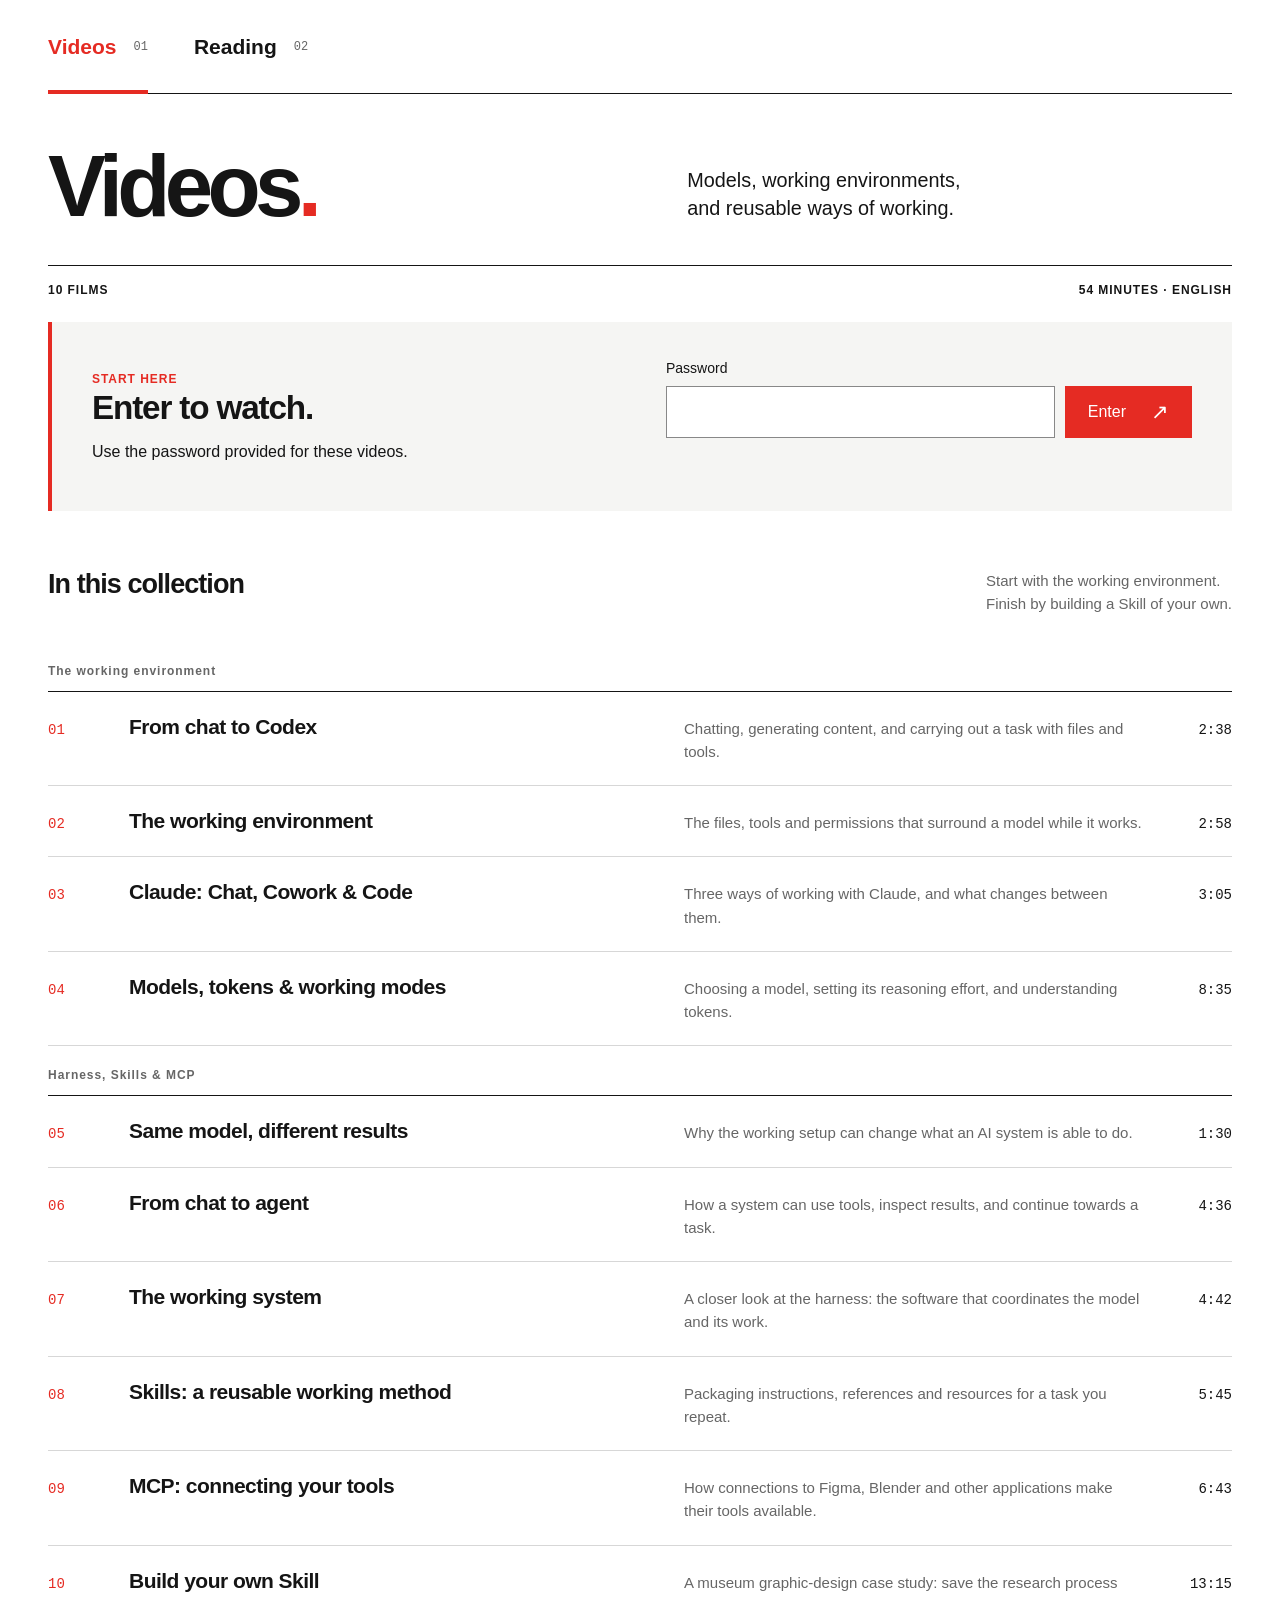
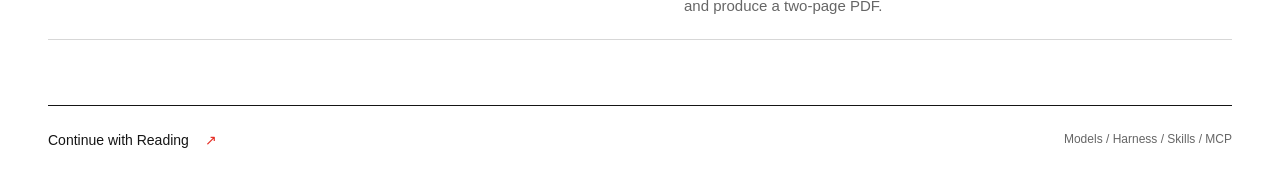
==== index.html @ 8df92af4 "Publish Videos and Reading in a white, black and red layout" ====
<!doctype html>
<html lang="en">
<head>
  <meta charset="utf-8"><meta name="viewport" content="width=device-width, initial-scale=1">
  <title>Videos</title><meta name="description" content="Ten short films about AI models, working environments, agents, Skills and MCP.">
  <meta name="referrer" content="no-referrer">
  <link rel="icon" href="data:image/svg+xml,%3Csvg xmlns='http://www.w3.org/2000/svg' viewBox='0 0 32 32'%3E%3Crect width='32' height='32' fill='white'/%3E%3Cpath d='M9 6 27 16 9 26Z' fill='%23e52b23'/%3E%3C/svg%3E">
  <link rel="stylesheet" href="style.css"><script type="module" src="app.js"></script>
</head>
<body data-page="videos">
  <a class="skip-link" href="#main">Skip to videos</a>
  <div class="shell">
    <header class="topbar"><nav aria-label="Pages"><a href="./" aria-current="page">Videos<span>01</span></a><a href="reading.html">Reading<span>02</span></a></nav></header>
    <main id="main">
      <div class="page-heading"><h1>Videos<span class="red">.</span></h1><p>Models, working environments,<br>and reusable ways of working.</p></div>
      <div class="section-rule"><span>10 FILMS</span><span>54 MINUTES · ENGLISH</span></div>
      <section class="access-panel" id="access-panel" aria-labelledby="access-title">
        <div><span class="eyebrow">START HERE</span><h2 id="access-title">Enter to watch.</h2><p>Use the password provided for these videos.</p></div>
        <form id="access-form"><label for="password">Password</label><div class="input-row"><input id="password" name="password" type="password" autocomplete="current-password" required><button class="primary" type="submit">Enter <span aria-hidden="true">↗</span></button></div><p id="access-status" role="status" aria-live="polite"></p></form>
      </section>
      <section id="player-section" class="watch-layout" hidden aria-label="Video player and chapters">
        <div class="watch-main">
          <div class="player-wrap"><video id="player" controls playsinline preload="none" aria-label="Selected teaching video"></video></div>
          <p id="player-error" class="error" role="alert" hidden>The video could not load. Try reopening this lesson.</p>
          <div class="playing-title"><div><p id="playing-number" class="eyebrow"></p><h2 id="playing-title"></h2></div><button id="lock-button" class="text-button">Lock videos</button></div>
          <p id="playing-description" class="lesson-description"></p>
          <div class="player-actions"><a id="reading-link" href="reading.html">Related reading <span aria-hidden="true">↗</span></a><a id="download-link" href="#" download>Download video <span aria-hidden="true">↓</span></a><button id="next-button" class="text-button">Next film <span aria-hidden="true">→</span></button></div>
        </div>
        <aside class="playlist" aria-label="Choose a film"><div class="playlist-heading">CHAPTERS <span>01—10</span></div><div id="playlist"></div></aside>
      </section>
      <section class="film-index" id="film-index" aria-labelledby="index-title"><div class="index-heading"><h2 id="index-title">In this collection</h2><p>Start with the working environment.<br>Finish by building a Skill of your own.</p></div><div id="index-list"></div></section>
      <noscript><p>Please enable JavaScript to unlock and play the videos. The Reading page works without it.</p></noscript>
    </main>
    <footer><a href="reading.html">Continue with Reading <span aria-hidden="true">↗</span></a><span>Models / Harness / Skills / MCP</span></footer>
  </div>
</body>
</html>
---- style.css ----
:root{--paper:#fff;--ink:#151515;--red:#e52b23;--muted:#666;--line:#d7d7d7;--wash:#f5f5f3;--tint:#fff3f1;font-family:Helvetica Neue,Helvetica,Arial,sans-serif;color:var(--ink);background:var(--paper);font-synthesis:none}
*{box-sizing:border-box}body{margin:0}button,input{font:inherit}button,a{-webkit-tap-highlight-color:transparent}button{cursor:pointer}a{color:inherit;text-decoration:none}a:hover{color:var(--red)}button:disabled{cursor:wait;opacity:.55}button,input,video{border-radius:0}::selection{background:var(--red);color:#fff}:focus-visible{outline:2px solid var(--red);outline-offset:5px}[hidden]{display:none!important}.shell{width:min(1552px,calc(100% - 96px));margin:0 auto}.skip-link{position:fixed;left:24px;top:-70px;background:var(--ink);color:white;padding:15px;z-index:50}.skip-link:focus{top:12px}.topbar{display:flex;align-items:center;justify-content:space-between;border-bottom:1px solid var(--ink);min-height:94px;gap:24px}.topbar nav{display:flex;align-self:stretch;gap:46px}.topbar nav a{display:flex;align-items:center;position:relative;font-size:21px;font-weight:600;gap:17px}.topbar nav a span{font-family:monospace;font-size:12px;color:var(--muted);font-weight:400;align-self:center}.topbar nav a[aria-current=page]{color:var(--red)}.topbar nav a[aria-current=page]:after{content:"";height:4px;background:var(--red);position:absolute;bottom:-1px;left:0;right:0}.top-meta,.eyebrow,.section-rule,.reading-meta{font-size:12px;font-weight:600;letter-spacing:.08em;line-height:1.6}.top-meta{color:var(--muted)}.page-heading{display:grid;grid-template-columns:1.1fr 1fr;align-items:end;gap:40px;padding:48px 0 36px}h1{font-size:clamp(60px,6.8vw,110px);letter-spacing:-.065em;line-height:1;margin:0;font-weight:650}.red{color:var(--red)}.page-heading>p{margin:0 0 6px;font-size:clamp(18px,1.55vw,24px);line-height:1.4;max-width:40ch}.section-rule{border-top:1px solid var(--ink);display:flex;justify-content:space-between;gap:20px;padding:15px 0 22px}.access-panel{display:grid;grid-template-columns:1fr 1fr;gap:48px;align-items:center;padding:38px 40px;background:var(--wash);border-left:4px solid var(--red);margin:0 0 58px}.eyebrow{color:var(--red);margin:0 0 11px}h2{font-size:clamp(26px,2.6vw,40px);font-weight:550;letter-spacing:-.035em;line-height:1.12;margin:0}p{line-height:1.55}.access-panel p{font-size:16px;margin:13px 0 0}.access-panel label{font-size:14px;display:block;margin-bottom:10px}.input-row{display:flex;gap:10px;min-width:0}.input-row input{height:52px;width:100%;min-width:0;background:#fff;border:1px solid #888;padding:10px 13px;color:var(--ink)}.primary{display:flex;align-items:center;gap:25px;justify-content:space-between;border:1px solid var(--red);background:var(--red);color:white;padding:13px 22px;min-height:52px;font-size:16px}.primary:hover{background:#c8211b}.primary span{font-size:21px}.access-panel #access-status{font-size:14px;min-height:22px;color:var(--muted)}.access-panel #access-status.error,.error{color:#ba201b}.film-index{margin-top:16px}.index-heading{display:flex;align-items:start;justify-content:space-between;gap:30px;margin:0 0 26px}.index-heading h2{font-size:27px}.index-heading p{margin:0;font-size:15px;color:var(--muted)}.unit-label{font-size:12px;letter-spacing:.08em;font-weight:600;color:var(--muted);padding:22px 0 13px;margin:0;border-bottom:1px solid var(--ink)}.index-row{display:grid;grid-template-columns:55px 1.15fr 1fr 62px;gap:26px;padding:22px 0;border-bottom:1px solid var(--line);align-items:baseline}.index-row .number{font-family:monospace;color:var(--red);font-size:14px}.index-row h3{font-size:21px;letter-spacing:-.025em;font-weight:550;margin:0;line-height:1.25}.index-row p{font-size:15px;margin:0;color:var(--muted)}.index-row time{font-family:monospace;font-size:14px;text-align:right;white-space:nowrap}.watch-layout{display:grid;grid-template-columns:minmax(0,1fr) 350px;gap:34px;margin-bottom:40px}.watch-main{min-width:0}.player-wrap{background:#fff;border:1px solid var(--line);aspect-ratio:16/9;overflow:hidden}.player-wrap video{display:block;width:100%;height:100%;object-fit:contain}.playing-title{display:flex;justify-content:space-between;gap:24px;align-items:start;margin-top:25px}.playing-title h2{font-size:32px;max-width:24ch}.playing-title .eyebrow{margin-bottom:7px}.text-button{border:0;background:none;color:var(--ink);padding:5px 0;font-size:14px;white-space:nowrap;min-height:34px}.text-button:hover{color:var(--red)}.lesson-description{color:var(--muted);font-size:16px;max-width:64ch;margin:16px 0 24px}.player-actions{display:flex;flex-wrap:wrap;gap:18px 30px;align-items:center;border-top:1px solid var(--line);padding-top:14px;font-size:14px}.player-actions span{margin-left:8px;color:var(--red)}.playlist{border-top:3px solid var(--ink)}.playlist-heading{padding:16px 0;border-bottom:1px solid var(--line);font-size:12px;letter-spacing:.08em;display:flex;justify-content:space-between}.playlist-heading span{color:var(--muted)}.playlist-group{font-size:12px;letter-spacing:.04em;color:var(--muted);margin:20px 12px 9px}.lesson-button{display:grid;grid-template-columns:26px 1fr 42px;gap:12px;align-items:baseline;width:100%;border:0;border-bottom:1px solid var(--line);background:#fff;text-align:left;padding:14px 10px;font-size:15px;line-height:1.3;color:var(--ink)}.lesson-button>.number,.lesson-button time{font-family:monospace;font-size:12px;color:var(--muted)}.lesson-button time{text-align:right}.lesson-button:hover{background:var(--wash)}.lesson-button[aria-current=true]{background:var(--tint);box-shadow:inset 3px 0 var(--red);color:var(--red)}.lesson-button[aria-current=true]>.number{color:var(--red)}.lesson-button:disabled{cursor:default;opacity:.45}.reading-layout{display:grid;grid-template-columns:245px minmax(0,1fr);gap:65px}.reading-index{position:sticky;top:25px;align-self:start;border-top:3px solid var(--ink);padding-top:8px}.reading-index a{display:flex;gap:15px;padding:15px 0;border-bottom:1px solid var(--line);font-size:15px;line-height:1.4}.reading-index a span{font-family:monospace;font-size:12px;color:var(--red);padding-top:2px}.reading-group{scroll-margin-top:26px;margin:0 0 50px}.reading-group-head{display:flex;gap:24px;align-items:baseline;border-top:1px solid var(--ink);padding-top:22px;margin-bottom:20px}.reading-group-head>span{color:var(--red);font-family:monospace;font-size:14px}.reading-group h2{font-size:32px}.reading-intro{font-size:17px;max-width:66ch;color:var(--muted);margin:0 0 27px}.reading-card{display:grid;grid-template-columns:1fr 30px;gap:20px;border-bottom:1px solid var(--line);padding:23px 0}.reading-card:first-of-type{border-top:1px solid var(--line)}.reading-meta{color:var(--muted);font-weight:400;margin-bottom:9px}.reading-card h3{font-size:23px;line-height:1.25;letter-spacing:-.025em;font-weight:550;margin:0 0 10px}.reading-card p{font-size:16px;margin:0;color:var(--muted);max-width:72ch}.reading-card .read-focus{margin-top:12px;color:var(--ink);font-size:14px}.reading-card .read-focus strong{font-weight:550;color:var(--red)}.external-arrow{color:var(--red);font-size:25px;padding-top:24px}.reading-note{font-size:14px;color:var(--muted);padding:20px 0;border-top:1px solid var(--line)}footer{border-top:1px solid var(--ink);margin-top:65px;padding:26px 0 32px;display:flex;justify-content:space-between;gap:25px;font-size:14px}footer>span{color:var(--muted);font-size:12px}footer a span{color:var(--red);margin-left:12px}@media(min-width:1600px){.watch-layout{grid-template-columns:minmax(0,1fr) 390px}}@media(max-width:1050px){.shell{width:calc(100% - 56px)}.watch-layout{grid-template-columns:minmax(0,1fr) 290px;gap:24px}.lesson-button{gap:8px;font-size:14px}.reading-layout{grid-template-columns:190px 1fr;gap:35px}.access-panel{padding:30px;gap:30px}.index-row{grid-template-columns:35px 1.2fr 1fr 48px;gap:18px}}@media(max-width:780px){.shell{width:calc(100% - 36px)}.topbar{min-height:74px}.topbar nav{gap:32px}.topbar nav a{font-size:19px}.top-meta{display:none}.page-heading{grid-template-columns:1fr;gap:20px;padding:32px 0}.page-heading>p{font-size:18px}.page-heading br{display:none}.page-heading h1{font-size:68px}.section-rule{font-size:11px}.access-panel{grid-template-columns:1fr;padding:26px 22px;gap:25px;margin-bottom:40px}.access-panel h2{font-size:31px}.access-panel p{font-size:16px}.index-heading{display:block}.index-heading p{margin-top:12px}.index-row{grid-template-columns:30px 1fr 45px;gap:14px;padding:20px 0}.index-row h3{font-size:20px}.index-row p{grid-column:2/4;grid-row:2}.index-row time{grid-column:3;grid-row:1;font-size:12px}.watch-layout{grid-template-columns:1fr;gap:32px}.playing-title h2{font-size:28px}.playing-title{gap:16px}.lesson-button{font-size:16px;padding:17px 12px;grid-template-columns:28px 1fr 46px}.lesson-button>.number,.lesson-button time{font-size:13px}.reading-layout{grid-template-columns:1fr;gap:32px}.reading-index{position:static;display:grid;grid-template-columns:1fr 1fr;column-gap:20px}.reading-index a{font-size:14px}.reading-group-head{gap:16px}.reading-group h2{font-size:29px}.reading-card h3{font-size:22px}.reading-group{margin-bottom:38px}footer{margin-top:44px;flex-direction:column;gap:15px}.player-actions{gap:12px 22px}.text-button{font-size:13px}}@media(prefers-reduced-motion:no-preference){a,button{transition:color .15s,background-color .15s}.watch-main{animation:enter .35s ease-out}@keyframes enter{from{opacity:.35;transform:translateY(7px)}to{opacity:1;transform:none}}}
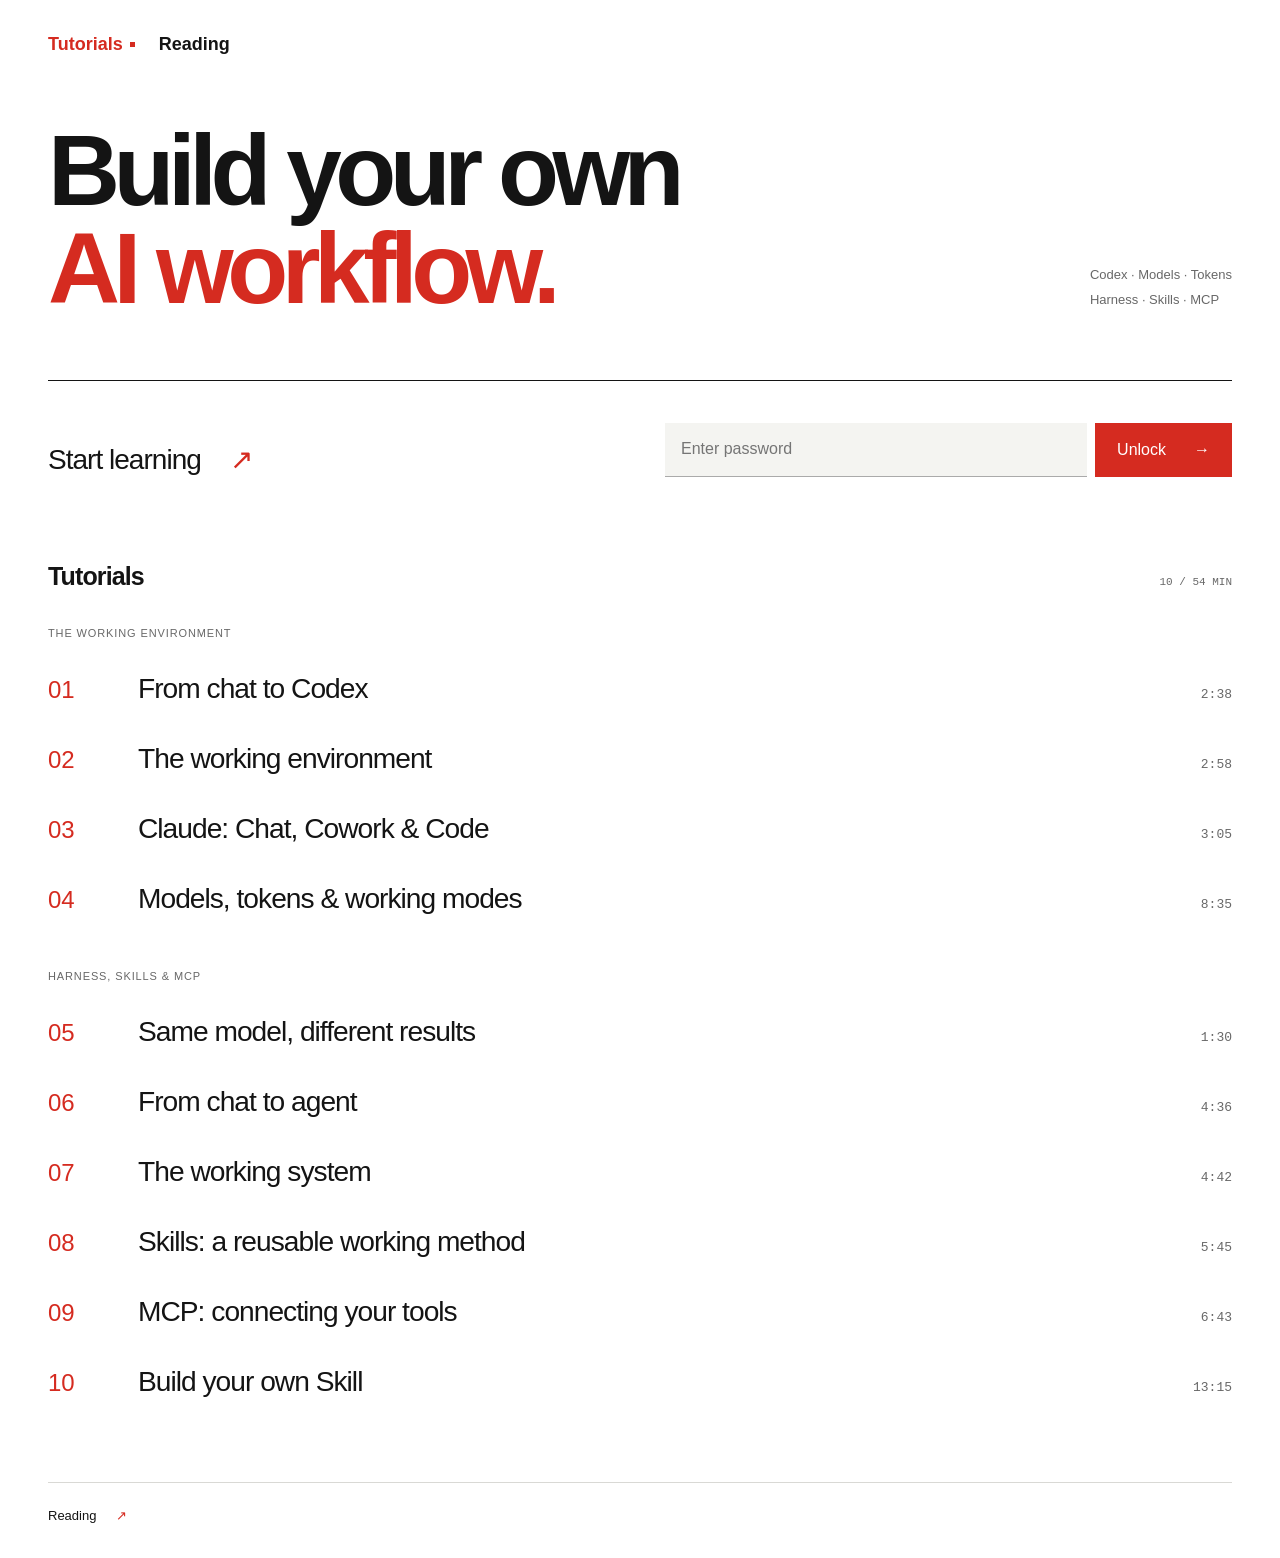
==== commit bc6e6865: "Redesign Tutorials with editorial hierarchy, chapter navigation and streaming-only controls" ====
--- a/index.html
+++ b/index.html
@@ -1,37 +1,47 @@
 <!doctype html>
 <html lang="en">
 <head>
-  <meta charset="utf-8"><meta name="viewport" content="width=device-width, initial-scale=1">
-  <title>Videos</title><meta name="description" content="Ten short films about AI models, working environments, agents, Skills and MCP.">
-  <meta name="referrer" content="no-referrer">
-  <link rel="icon" href="data:image/svg+xml,%3Csvg xmlns='http://www.w3.org/2000/svg' viewBox='0 0 32 32'%3E%3Crect width='32' height='32' fill='white'/%3E%3Cpath d='M9 6 27 16 9 26Z' fill='%23e52b23'/%3E%3C/svg%3E">
-  <link rel="stylesheet" href="style.css"><script type="module" src="app.js"></script>
+<meta charset="utf-8"><meta name="viewport" content="width=device-width, initial-scale=1">
+<title>Build your own AI workflow — Tutorials</title>
+<meta name="description" content="Learn Codex, models, tokens, harnesses, Skills and MCP. Build a custom Skill of your own.">
+<meta name="referrer" content="no-referrer">
+<link rel="icon" href="data:image/svg+xml,%3Csvg xmlns='http://www.w3.org/2000/svg' viewBox='0 0 32 32'%3E%3Cpath d='M7 3 28 16 7 29Z' fill='%23d52b20'/%3E%3C/svg%3E">
+<link rel="stylesheet" href="style.css?v=2"><script type="module" src="app.js?v=2"></script>
 </head>
-<body data-page="videos">
-  <a class="skip-link" href="#main">Skip to videos</a>
-  <div class="shell">
-    <header class="topbar"><nav aria-label="Pages"><a href="./" aria-current="page">Videos<span>01</span></a><a href="reading.html">Reading<span>02</span></a></nav></header>
-    <main id="main">
-      <div class="page-heading"><h1>Videos<span class="red">.</span></h1><p>Models, working environments,<br>and reusable ways of working.</p></div>
-      <div class="section-rule"><span>10 FILMS</span><span>54 MINUTES · ENGLISH</span></div>
-      <section class="access-panel" id="access-panel" aria-labelledby="access-title">
-        <div><span class="eyebrow">START HERE</span><h2 id="access-title">Enter to watch.</h2><p>Use the password provided for these videos.</p></div>
-        <form id="access-form"><label for="password">Password</label><div class="input-row"><input id="password" name="password" type="password" autocomplete="current-password" required><button class="primary" type="submit">Enter <span aria-hidden="true">↗</span></button></div><p id="access-status" role="status" aria-live="polite"></p></form>
-      </section>
-      <section id="player-section" class="watch-layout" hidden aria-label="Video player and chapters">
-        <div class="watch-main">
-          <div class="player-wrap"><video id="player" controls playsinline preload="none" aria-label="Selected teaching video"></video></div>
-          <p id="player-error" class="error" role="alert" hidden>The video could not load. Try reopening this lesson.</p>
-          <div class="playing-title"><div><p id="playing-number" class="eyebrow"></p><h2 id="playing-title"></h2></div><button id="lock-button" class="text-button">Lock videos</button></div>
-          <p id="playing-description" class="lesson-description"></p>
-          <div class="player-actions"><a id="reading-link" href="reading.html">Related reading <span aria-hidden="true">↗</span></a><a id="download-link" href="#" download>Download video <span aria-hidden="true">↓</span></a><button id="next-button" class="text-button">Next film <span aria-hidden="true">→</span></button></div>
-        </div>
-        <aside class="playlist" aria-label="Choose a film"><div class="playlist-heading">CHAPTERS <span>01—10</span></div><div id="playlist"></div></aside>
-      </section>
-      <section class="film-index" id="film-index" aria-labelledby="index-title"><div class="index-heading"><h2 id="index-title">In this collection</h2><p>Start with the working environment.<br>Finish by building a Skill of your own.</p></div><div id="index-list"></div></section>
-      <noscript><p>Please enable JavaScript to unlock and play the videos. The Reading page works without it.</p></noscript>
-    </main>
-    <footer><a href="reading.html">Continue with Reading <span aria-hidden="true">↗</span></a><span>Models / Harness / Skills / MCP</span></footer>
-  </div>
-</body>
-</html>
+<body data-page="tutorials">
+<a class="skip-link" href="#main">Skip to tutorials</a>
+<div class="shell">
+<header class="topbar"><nav aria-label="Pages"><a href="./" aria-current="page">Tutorials</a><a href="reading.html">Reading</a></nav></header>
+<main id="main">
+<div class="hero"><h1>Build your own<br><span class="red">AI workflow.</span></h1><p class="topic-key">Codex · Models · Tokens<br> Harness · Skills · MCP</p></div>
+<section class="access-panel" id="access-panel" aria-labelledby="access-title">
+<h2 id="access-title">Start learning <span class="red">↗</span></h2>
+<form id="access-form"><label class="sr-only" for="password">Password</label><div class="input-row"><input id="password" name="password" type="password" placeholder="Enter password" autocomplete="current-password" required><button class="primary" type="submit">Unlock <span aria-hidden="true">→</span></button></div><p id="access-status" role="status" aria-live="polite"></p></form>
+</section>
+<section id="player-section" class="watch-layout" hidden aria-label="Tutorial player and collection">
+<div class="watch-main">
+<div class="playing-title"><span id="playing-number" class="large-number"></span><h2 id="playing-title"></h2></div>
+<div class="player-wrap" id="player-wrap">
+<video id="player" controls controlslist="nodownload noremoteplayback" disablepictureinpicture playsinline preload="metadata" tabindex="0" aria-label="Tutorial video; press Space to play or pause"></video>
+<button id="play-overlay" class="play-overlay" aria-label="Play tutorial" hidden><svg viewBox="0 0 24 24" aria-hidden="true"><path d="M7 3 22 12 7 21Z" fill="currentColor"/></svg></button>
+<div id="player-controls" class="player-controls" hidden>
+<div class="seek-wrap"><input id="seek" type="range" min="0" max="100" step="0.1" value="0" aria-label="Playback position"><div id="seek-marks" class="seek-marks" aria-hidden="true"></div></div>
+<div class="control-row">
+<button id="play-toggle" class="icon-button" aria-label="Play"><svg viewBox="0 0 24 24" aria-hidden="true"><path class="play-icon" d="M7 3 22 12 7 21Z" fill="currentColor"/><path class="pause-icon" d="M6 3h4v18H6zM15 3h4v18h-4z" fill="currentColor"/></svg></button>
+<output id="play-time" class="play-time" aria-label="Playback time">0:00 / 0:00</output>
+<span class="control-spacer"></span>
+<button id="mute-toggle" class="icon-button" aria-label="Mute" aria-pressed="false"><svg viewBox="0 0 24 24" aria-hidden="true"><path d="M3 9h4l5-5v16l-5-5H3Z" fill="currentColor"/><path class="sound-waves" d="M16 7q6 5 0 10M19 4q9 8 0 16" fill="none" stroke="currentColor" stroke-width="1.5"/><path class="muted-cross" d="m16 9 6 6m0-6-6 6" stroke="currentColor" stroke-width="1.5"/></svg></button>
+<label class="sr-only" for="playback-speed">Playback speed</label><select id="playback-speed"><option value="1">1×</option><option value="1.25">1.25×</option><option value="1.5">1.5×</option><option value="2">2×</option></select>
+<button id="fullscreen-toggle" class="icon-button" aria-label="Enter fullscreen"><svg viewBox="0 0 24 24" aria-hidden="true"><path d="M9 3H3v6m12-6h6v6M3 15v6h6m6 0h6v-6" fill="none" stroke="currentColor" stroke-width="1.7"/></svg></button>
+</div></div></div>
+<p id="player-error" class="error" role="alert" hidden>Playback could not load. Reopen the tutorial or unlock again.</p>
+<section id="chapters-section" class="chapters-section" hidden aria-labelledby="chapters-title"><h3 id="chapters-title">In this tutorial</h3><div id="chapter-list" class="chapter-list"></div></section>
+<div class="player-actions"><a id="reading-link" href="reading.html">Reading <span aria-hidden="true">↗</span></a><button id="next-button" class="text-button">Next tutorial <span aria-hidden="true">→</span></button></div>
+</div>
+<aside class="playlist" aria-label="Choose a tutorial"><div class="playlist-heading"><h2>Tutorials</h2><span>10 / 54 MIN</span></div><div id="playlist"></div><button id="lock-button" class="text-button lock-button">Lock access</button></aside>
+</section>
+<section class="film-index" id="film-index" aria-labelledby="index-title"><div class="index-heading"><h2 id="index-title">Tutorials</h2><span>10 / 54 MIN</span></div><div id="index-list"></div></section>
+<noscript><p>Please enable JavaScript to watch the tutorials. Reading is available without it.</p></noscript>
+</main>
+<footer><a href="reading.html">Reading <span aria-hidden="true">↗</span></a></footer>
+</div></body></html>
--- a/style.css
+++ b/style.css
@@ -1,2 +1,7 @@
-:root{--paper:#fff;--ink:#151515;--red:#e52b23;--muted:#666;--line:#d7d7d7;--wash:#f5f5f3;--tint:#fff3f1;font-family:Helvetica Neue,Helvetica,Arial,sans-serif;color:var(--ink);background:var(--paper);font-synthesis:none}
-*{box-sizing:border-box}body{margin:0}button,input{font:inherit}button,a{-webkit-tap-highlight-color:transparent}button{cursor:pointer}a{color:inherit;text-decoration:none}a:hover{color:var(--red)}button:disabled{cursor:wait;opacity:.55}button,input,video{border-radius:0}::selection{background:var(--red);color:#fff}:focus-visible{outline:2px solid var(--red);outline-offset:5px}[hidden]{display:none!important}.shell{width:min(1552px,calc(100% - 96px));margin:0 auto}.skip-link{position:fixed;left:24px;top:-70px;background:var(--ink);color:white;padding:15px;z-index:50}.skip-link:focus{top:12px}.topbar{display:flex;align-items:center;justify-content:space-between;border-bottom:1px solid var(--ink);min-height:94px;gap:24px}.topbar nav{display:flex;align-self:stretch;gap:46px}.topbar nav a{display:flex;align-items:center;position:relative;font-size:21px;font-weight:600;gap:17px}.topbar nav a span{font-family:monospace;font-size:12px;color:var(--muted);font-weight:400;align-self:center}.topbar nav a[aria-current=page]{color:var(--red)}.topbar nav a[aria-current=page]:after{content:"";height:4px;background:var(--red);position:absolute;bottom:-1px;left:0;right:0}.top-meta,.eyebrow,.section-rule,.reading-meta{font-size:12px;font-weight:600;letter-spacing:.08em;line-height:1.6}.top-meta{color:var(--muted)}.page-heading{display:grid;grid-template-columns:1.1fr 1fr;align-items:end;gap:40px;padding:48px 0 36px}h1{font-size:clamp(60px,6.8vw,110px);letter-spacing:-.065em;line-height:1;margin:0;font-weight:650}.red{color:var(--red)}.page-heading>p{margin:0 0 6px;font-size:clamp(18px,1.55vw,24px);line-height:1.4;max-width:40ch}.section-rule{border-top:1px solid var(--ink);display:flex;justify-content:space-between;gap:20px;padding:15px 0 22px}.access-panel{display:grid;grid-template-columns:1fr 1fr;gap:48px;align-items:center;padding:38px 40px;background:var(--wash);border-left:4px solid var(--red);margin:0 0 58px}.eyebrow{color:var(--red);margin:0 0 11px}h2{font-size:clamp(26px,2.6vw,40px);font-weight:550;letter-spacing:-.035em;line-height:1.12;margin:0}p{line-height:1.55}.access-panel p{font-size:16px;margin:13px 0 0}.access-panel label{font-size:14px;display:block;margin-bottom:10px}.input-row{display:flex;gap:10px;min-width:0}.input-row input{height:52px;width:100%;min-width:0;background:#fff;border:1px solid #888;padding:10px 13px;color:var(--ink)}.primary{display:flex;align-items:center;gap:25px;justify-content:space-between;border:1px solid var(--red);background:var(--red);color:white;padding:13px 22px;min-height:52px;font-size:16px}.primary:hover{background:#c8211b}.primary span{font-size:21px}.access-panel #access-status{font-size:14px;min-height:22px;color:var(--muted)}.access-panel #access-status.error,.error{color:#ba201b}.film-index{margin-top:16px}.index-heading{display:flex;align-items:start;justify-content:space-between;gap:30px;margin:0 0 26px}.index-heading h2{font-size:27px}.index-heading p{margin:0;font-size:15px;color:var(--muted)}.unit-label{font-size:12px;letter-spacing:.08em;font-weight:600;color:var(--muted);padding:22px 0 13px;margin:0;border-bottom:1px solid var(--ink)}.index-row{display:grid;grid-template-columns:55px 1.15fr 1fr 62px;gap:26px;padding:22px 0;border-bottom:1px solid var(--line);align-items:baseline}.index-row .number{font-family:monospace;color:var(--red);font-size:14px}.index-row h3{font-size:21px;letter-spacing:-.025em;font-weight:550;margin:0;line-height:1.25}.index-row p{font-size:15px;margin:0;color:var(--muted)}.index-row time{font-family:monospace;font-size:14px;text-align:right;white-space:nowrap}.watch-layout{display:grid;grid-template-columns:minmax(0,1fr) 350px;gap:34px;margin-bottom:40px}.watch-main{min-width:0}.player-wrap{background:#fff;border:1px solid var(--line);aspect-ratio:16/9;overflow:hidden}.player-wrap video{display:block;width:100%;height:100%;object-fit:contain}.playing-title{display:flex;justify-content:space-between;gap:24px;align-items:start;margin-top:25px}.playing-title h2{font-size:32px;max-width:24ch}.playing-title .eyebrow{margin-bottom:7px}.text-button{border:0;background:none;color:var(--ink);padding:5px 0;font-size:14px;white-space:nowrap;min-height:34px}.text-button:hover{color:var(--red)}.lesson-description{color:var(--muted);font-size:16px;max-width:64ch;margin:16px 0 24px}.player-actions{display:flex;flex-wrap:wrap;gap:18px 30px;align-items:center;border-top:1px solid var(--line);padding-top:14px;font-size:14px}.player-actions span{margin-left:8px;color:var(--red)}.playlist{border-top:3px solid var(--ink)}.playlist-heading{padding:16px 0;border-bottom:1px solid var(--line);font-size:12px;letter-spacing:.08em;display:flex;justify-content:space-between}.playlist-heading span{color:var(--muted)}.playlist-group{font-size:12px;letter-spacing:.04em;color:var(--muted);margin:20px 12px 9px}.lesson-button{display:grid;grid-template-columns:26px 1fr 42px;gap:12px;align-items:baseline;width:100%;border:0;border-bottom:1px solid var(--line);background:#fff;text-align:left;padding:14px 10px;font-size:15px;line-height:1.3;color:var(--ink)}.lesson-button>.number,.lesson-button time{font-family:monospace;font-size:12px;color:var(--muted)}.lesson-button time{text-align:right}.lesson-button:hover{background:var(--wash)}.lesson-button[aria-current=true]{background:var(--tint);box-shadow:inset 3px 0 var(--red);color:var(--red)}.lesson-button[aria-current=true]>.number{color:var(--red)}.lesson-button:disabled{cursor:default;opacity:.45}.reading-layout{display:grid;grid-template-columns:245px minmax(0,1fr);gap:65px}.reading-index{position:sticky;top:25px;align-self:start;border-top:3px solid var(--ink);padding-top:8px}.reading-index a{display:flex;gap:15px;padding:15px 0;border-bottom:1px solid var(--line);font-size:15px;line-height:1.4}.reading-index a span{font-family:monospace;font-size:12px;color:var(--red);padding-top:2px}.reading-group{scroll-margin-top:26px;margin:0 0 50px}.reading-group-head{display:flex;gap:24px;align-items:baseline;border-top:1px solid var(--ink);padding-top:22px;margin-bottom:20px}.reading-group-head>span{color:var(--red);font-family:monospace;font-size:14px}.reading-group h2{font-size:32px}.reading-intro{font-size:17px;max-width:66ch;color:var(--muted);margin:0 0 27px}.reading-card{display:grid;grid-template-columns:1fr 30px;gap:20px;border-bottom:1px solid var(--line);padding:23px 0}.reading-card:first-of-type{border-top:1px solid var(--line)}.reading-meta{color:var(--muted);font-weight:400;margin-bottom:9px}.reading-card h3{font-size:23px;line-height:1.25;letter-spacing:-.025em;font-weight:550;margin:0 0 10px}.reading-card p{font-size:16px;margin:0;color:var(--muted);max-width:72ch}.reading-card .read-focus{margin-top:12px;color:var(--ink);font-size:14px}.reading-card .read-focus strong{font-weight:550;color:var(--red)}.external-arrow{color:var(--red);font-size:25px;padding-top:24px}.reading-note{font-size:14px;color:var(--muted);padding:20px 0;border-top:1px solid var(--line)}footer{border-top:1px solid var(--ink);margin-top:65px;padding:26px 0 32px;display:flex;justify-content:space-between;gap:25px;font-size:14px}footer>span{color:var(--muted);font-size:12px}footer a span{color:var(--red);margin-left:12px}@media(min-width:1600px){.watch-layout{grid-template-columns:minmax(0,1fr) 390px}}@media(max-width:1050px){.shell{width:calc(100% - 56px)}.watch-layout{grid-template-columns:minmax(0,1fr) 290px;gap:24px}.lesson-button{gap:8px;font-size:14px}.reading-layout{grid-template-columns:190px 1fr;gap:35px}.access-panel{padding:30px;gap:30px}.index-row{grid-template-columns:35px 1.2fr 1fr 48px;gap:18px}}@media(max-width:780px){.shell{width:calc(100% - 36px)}.topbar{min-height:74px}.topbar nav{gap:32px}.topbar nav a{font-size:19px}.top-meta{display:none}.page-heading{grid-template-columns:1fr;gap:20px;padding:32px 0}.page-heading>p{font-size:18px}.page-heading br{display:none}.page-heading h1{font-size:68px}.section-rule{font-size:11px}.access-panel{grid-template-columns:1fr;padding:26px 22px;gap:25px;margin-bottom:40px}.access-panel h2{font-size:31px}.access-panel p{font-size:16px}.index-heading{display:block}.index-heading p{margin-top:12px}.index-row{grid-template-columns:30px 1fr 45px;gap:14px;padding:20px 0}.index-row h3{font-size:20px}.index-row p{grid-column:2/4;grid-row:2}.index-row time{grid-column:3;grid-row:1;font-size:12px}.watch-layout{grid-template-columns:1fr;gap:32px}.playing-title h2{font-size:28px}.playing-title{gap:16px}.lesson-button{font-size:16px;padding:17px 12px;grid-template-columns:28px 1fr 46px}.lesson-button>.number,.lesson-button time{font-size:13px}.reading-layout{grid-template-columns:1fr;gap:32px}.reading-index{position:static;display:grid;grid-template-columns:1fr 1fr;column-gap:20px}.reading-index a{font-size:14px}.reading-group-head{gap:16px}.reading-group h2{font-size:29px}.reading-card h3{font-size:22px}.reading-group{margin-bottom:38px}footer{margin-top:44px;flex-direction:column;gap:15px}.player-actions{gap:12px 22px}.text-button{font-size:13px}}@media(prefers-reduced-motion:no-preference){a,button{transition:color .15s,background-color .15s}.watch-main{animation:enter .35s ease-out}@keyframes enter{from{opacity:.35;transform:translateY(7px)}to{opacity:1;transform:none}}}
+:root{--paper:#fff;--ink:#141414;--red:#d52b20;--muted:#686868;--line:#d9d9d5;--wash:#f4f4f1;--tint:#fff1ee;font-family:"Helvetica Neue",Helvetica,Arial,sans-serif;color:var(--ink);background:var(--paper);font-synthesis:none}
+*{box-sizing:border-box}body{margin:0}button,input,select{font:inherit}button,a,input{-webkit-tap-highlight-color:transparent}button{cursor:pointer}a{color:inherit;text-decoration:none}a:hover{color:var(--red)}button:disabled{cursor:default;opacity:.45}button,input,select,video{border-radius:0}::selection{background:var(--red);color:#fff}:focus-visible{outline:2px solid var(--red);outline-offset:5px}[hidden]{display:none!important}.shell{width:min(1512px,calc(100% - 96px));margin:auto}.sr-only{position:absolute;width:1px;height:1px;padding:0;margin:-1px;overflow:hidden;clip:rect(0,0,0,0);white-space:nowrap;border:0}.skip-link{position:fixed;left:24px;top:-70px;background:var(--ink);color:#fff;padding:15px;z-index:50}.skip-link:focus{top:12px}
+.topbar{height:88px;display:flex;align-items:center}.topbar nav{display:flex;gap:36px}.topbar a{font-size:18px;font-weight:550;padding:8px 0;position:relative}.topbar a[aria-current=page]{color:var(--red)}.topbar a[aria-current=page]:after{content:"";width:5px;height:5px;background:var(--red);position:absolute;right:-12px;top:16px}.hero{display:grid;grid-template-columns:1fr auto;gap:40px;align-items:end;padding:34px 0 62px;border-bottom:1px solid var(--ink);margin-bottom:42px}h1{font-size:clamp(62px,7.8vw,128px);font-weight:600;letter-spacing:-.065em;line-height:.98;margin:0}.red{color:var(--red)}.topic-key{font-size:13px;line-height:1.9;margin:0 0 5px;max-width:24ch;color:var(--muted)}h2,h3,p{margin:0}p{line-height:1.55}.access-panel{display:grid;grid-template-columns:1fr 1fr;gap:50px;align-items:center;margin:15px 0 65px}.access-panel h2{font-size:28px;font-weight:500;letter-spacing:-.035em}.access-panel h2 span{margin-left:22px}.input-row{display:flex;gap:8px}.input-row input{min-width:0;width:100%;height:54px;border:0;border-bottom:1px solid #aaa;background:var(--wash);padding:14px 16px}.primary{display:flex;align-items:center;gap:28px;border:0;background:var(--red);color:white;padding:15px 22px}.primary:hover{background:#ad2018}.access-panel #access-status{font-size:13px;color:var(--muted);position:relative;top:8px;min-height:20px}.error,.access-panel #access-status.error{color:#b42018}.index-heading,.playlist-heading{display:flex;justify-content:space-between;align-items:baseline;gap:20px}.index-heading h2,.playlist-heading h2{font-size:25px;letter-spacing:-.035em;font-weight:550}.index-heading>span,.playlist-heading>span{font-size:11px;color:var(--muted);font-family:monospace;white-space:nowrap}.index-heading{margin-bottom:30px}.unit-label,.playlist-group{font-size:11px;font-weight:500;letter-spacing:.08em;text-transform:uppercase;color:var(--muted)}.unit-label{margin:36px 0 15px}.index-row{display:grid;grid-template-columns:70px 1fr 70px;align-items:baseline;gap:20px;padding:19px 0}.index-row .number{font-size:24px;font-weight:400;color:var(--red);font-variant-numeric:tabular-nums}.index-row h3{font-size:clamp(22px,2.2vw,34px);letter-spacing:-.035em;font-weight:450}.index-row time{font-family:monospace;color:var(--muted);font-size:13px;text-align:right}.watch-layout{display:grid;grid-template-columns:minmax(0,1fr) 310px;gap:55px}.watch-main{min-width:0}.playing-title{display:grid;grid-template-columns:auto 1fr;gap:18px;align-items:baseline;margin-bottom:25px;min-height:44px}.large-number{font-size:37px;line-height:1;font-weight:400;color:var(--red);letter-spacing:-.055em;min-width:1.1em}.playing-title h2{font-size:clamp(26px,2.8vw,44px);line-height:1.12;letter-spacing:-.045em;font-weight:550}.player-wrap{position:relative;background:var(--wash);display:flex;flex-direction:column}.player-wrap video{width:100%;aspect-ratio:16/9;object-fit:contain;display:block;background:#fff;min-height:0;cursor:pointer}.player-wrap:fullscreen{justify-content:center;background:#fff;width:100%;height:100%}.player-wrap:fullscreen video{flex:1;aspect-ratio:auto}.player-wrap:fullscreen .player-controls{flex:none}.play-overlay{position:absolute;top:calc((100% - 63px)/2);left:50%;transform:translate(-50%,-50%);width:68px;height:68px;background:var(--red);border:0;color:#fff;display:grid;place-items:center}.play-overlay svg{width:28px;height:28px}.play-overlay:hover{background:#ad2018}.player-controls{background:var(--wash);padding:0 12px 4px;flex:none}.seek-wrap{position:relative;height:15px;display:flex;align-items:center}.seek-wrap input{appearance:none;-webkit-appearance:none;position:relative;z-index:2;display:block;width:100%;height:3px;margin:0;background:linear-gradient(to right,var(--red) var(--progress,0%),#ccc var(--progress,0%));cursor:pointer}.seek-wrap input::-webkit-slider-thumb{appearance:none;-webkit-appearance:none;width:9px;height:13px;background:var(--red)}.seek-wrap input::-moz-range-thumb{border:0;border-radius:0;width:9px;height:13px;background:var(--red)}.seek-marks{position:absolute;inset:0;pointer-events:none;z-index:3}.seek-marks span{position:absolute;top:6px;width:2px;height:3px;background:#fff}.control-row{display:flex;align-items:center;gap:10px;min-height:44px}.icon-button{width:38px;height:38px;display:grid;place-items:center;background:none;color:var(--ink);border:0;padding:9px;flex-shrink:0}.icon-button:hover{background:#e7e7e3;color:var(--red)}.icon-button svg{width:20px;height:20px}.pause-icon,.muted-cross{display:none}.is-playing .pause-icon{display:block}.is-playing .play-icon{display:none}[aria-pressed=true] .muted-cross{display:block}[aria-pressed=true] .sound-waves{display:none}.play-time{font-family:monospace;font-size:12px;white-space:nowrap;font-variant-numeric:tabular-nums}.control-spacer{flex:1}#playback-speed{font-size:12px;border:0;background:transparent;color:var(--ink);padding:9px 4px;height:38px;cursor:pointer}.chapters-section{margin-top:32px}.chapters-section h3{font-size:12px;font-weight:500;color:var(--muted);margin-bottom:13px}.chapter-list{display:grid;grid-template-columns:1fr 1fr;gap:6px 14px}.chapter-button{position:relative;display:grid;grid-template-columns:44px 1fr;gap:10px;align-items:baseline;border:0;background:transparent;color:var(--ink);text-align:left;line-height:1.35;font-size:14px;padding:12px 10px;min-height:44px}.chapter-button time{font-family:monospace;font-size:11px;color:var(--muted)}.chapter-button:hover{background:var(--wash)}.chapter-button[aria-current=true]{background:var(--tint);color:var(--red)}.chapter-button[aria-current=true] time{color:var(--red)}.chapter-button[aria-current=true]:after{content:"";position:absolute;height:2px;background:var(--red);bottom:0;left:0;width:var(--chapter-progress,0%)}.player-actions{display:flex;justify-content:space-between;gap:25px;align-items:center;margin-top:28px;font-size:14px}.player-actions span{margin-left:12px;color:var(--red)}.text-button{border:0;background:none;color:var(--ink);padding:10px 0;font-size:13px;min-height:40px;cursor:pointer}.text-button:hover{color:var(--red)}.lock-button{margin-top:24px;color:var(--muted);font-size:12px}.playlist-heading{margin-bottom:28px;min-height:44px}.playlist-group{margin:26px 10px 12px}.lesson-button{position:relative;display:grid;grid-template-columns:25px minmax(0,1fr) 40px;gap:12px;align-items:baseline;width:100%;border:0;background:transparent;text-align:left;padding:15px 12px;font-size:14px;line-height:1.4;color:var(--ink);min-height:48px}.lesson-button .number,.lesson-button time{font-family:monospace;font-size:11px;color:var(--muted)}.lesson-button time{text-align:right}.lesson-button:hover{background:var(--wash)}.lesson-button[aria-current=true]{background:var(--ink);color:#fff}.lesson-button[aria-current=true]:before{content:"";position:absolute;left:0;top:0;bottom:0;width:3px;background:var(--red)}.lesson-button[aria-current=true] .number,.lesson-button[aria-current=true] time{color:#eee}.lesson-button[aria-current=true] .number{color:#ff8a7f}
+.page-heading{padding:34px 0 62px;margin-bottom:50px;border-bottom:1px solid var(--ink)}.page-heading h1{font-size:clamp(62px,7.8vw,112px)}.reading-layout{display:grid;grid-template-columns:210px minmax(0,1fr);gap:95px}.reading-index{position:sticky;top:30px;align-self:start}.reading-index a{display:flex;gap:18px;padding:11px 0;font-size:14px;line-height:1.4;min-height:44px}.reading-index a span{font-family:monospace;font-size:11px;color:var(--red);padding-top:2px}.reading-group{scroll-margin-top:30px;margin-bottom:65px}.reading-group-head{display:flex;gap:22px;align-items:baseline;margin-bottom:16px}.reading-group-head>span{color:var(--red);font-size:18px;font-weight:400}.reading-group h2{font-size:clamp(28px,3vw,42px);font-weight:550;line-height:1.12;letter-spacing:-.045em}.reading-card{display:grid;grid-template-columns:1fr 26px;gap:22px;padding:25px 0}.reading-meta{font-size:10px;letter-spacing:.06em;color:var(--muted);margin-bottom:10px}.reading-card h3{font-size:23px;line-height:1.2;letter-spacing:-.025em;font-weight:500;margin-bottom:10px}.reading-card p{font-size:15px;color:var(--muted);max-width:65ch}.external-arrow{color:var(--red);font-size:23px;padding-top:24px}.reading-note{font-size:12px;color:var(--muted);max-width:75ch}footer{margin-top:65px;padding:25px 0 35px;border-top:1px solid var(--line);font-size:13px}footer a span{color:var(--red);margin-left:16px}
+@media(max-width:1100px){.shell{width:calc(100% - 60px)}.watch-layout{grid-template-columns:minmax(0,1fr) 270px;gap:30px}.hero{gap:25px}.topic-key{font-size:11px}.lesson-button{padding:14px 10px;gap:8px;font-size:13px}.chapter-list{grid-template-columns:1fr}.reading-layout{gap:50px;grid-template-columns:180px minmax(0,1fr)}}
+@media(max-width:780px){.shell{width:calc(100% - 36px)}.topbar{height:70px}.topbar a{font-size:16px}.hero{display:block;padding:28px 0 35px;margin-bottom:28px}.hero h1{font-size:clamp(47px,9.9vw,77px);line-height:1.02}.topic-key{margin-top:24px;max-width:none;font-size:11px;line-height:1.7}.topic-key br{display:initial}.access-panel{grid-template-columns:1fr;gap:23px;margin-bottom:48px}.access-panel h2{font-size:25px}.input-row input{font-size:16px}.primary{padding:14px 17px;gap:15px}.index-row{grid-template-columns:35px 1fr 43px;gap:12px;padding:16px 0}.index-row .number{font-size:18px}.index-row h3{font-size:22px;line-height:1.18}.index-row time{font-size:11px}.watch-layout{grid-template-columns:1fr;gap:45px}.playing-title{gap:12px;min-height:0;margin-bottom:20px}.large-number{font-size:30px}.playing-title h2{font-size:29px}.chapter-list{grid-template-columns:1fr 1fr;gap:4px}.chapter-button{grid-template-columns:1fr;gap:5px;font-size:13px;padding:12px 9px}.chapters-section{margin-top:25px}.player-controls{padding:0 7px 3px}.control-row{gap:3px}.play-time{font-size:11px}.icon-button{width:34px;height:38px;padding:8px}.play-overlay{width:50px;height:50px}.play-overlay svg{width:23px;height:23px}.playlist{padding-top:30px;border-top:1px solid var(--line)}.playlist-heading{margin-bottom:20px;min-height:0}.lesson-button{font-size:16px;padding:16px 12px;grid-template-columns:26px 1fr 40px;gap:12px}.lesson-button .number,.lesson-button time{font-size:12px}.page-heading{padding:28px 0 35px;margin-bottom:28px}.reading-layout{grid-template-columns:1fr;gap:40px}.reading-index{position:static;display:grid;grid-template-columns:1fr 1fr;column-gap:20px}.reading-index a{font-size:13px;gap:12px}.reading-group h2{font-size:31px}.reading-group-head{gap:14px}.reading-card{padding:22px 0}.reading-card h3{font-size:23px}.reading-group{margin-bottom:40px}footer{margin-top:45px}}
+@media(prefers-reduced-motion:no-preference){a,button{transition:color .18s,background-color .18s}.hero h1{animation:arrive .6s cubic-bezier(.2,.7,.2,1) both}.hero .red{display:inline-block;animation:arrive .7s .07s cubic-bezier(.2,.7,.2,1) both}.playing-title.is-changing{animation:arrive .25s ease-out}.external-arrow{transition:transform .2s}.reading-card:hover .external-arrow{transform:translate(3px,-3px)}.chapter-button:after{transition:width .25s linear}@keyframes arrive{from{opacity:0;transform:translateY(12px)}to{opacity:1;transform:none}}}
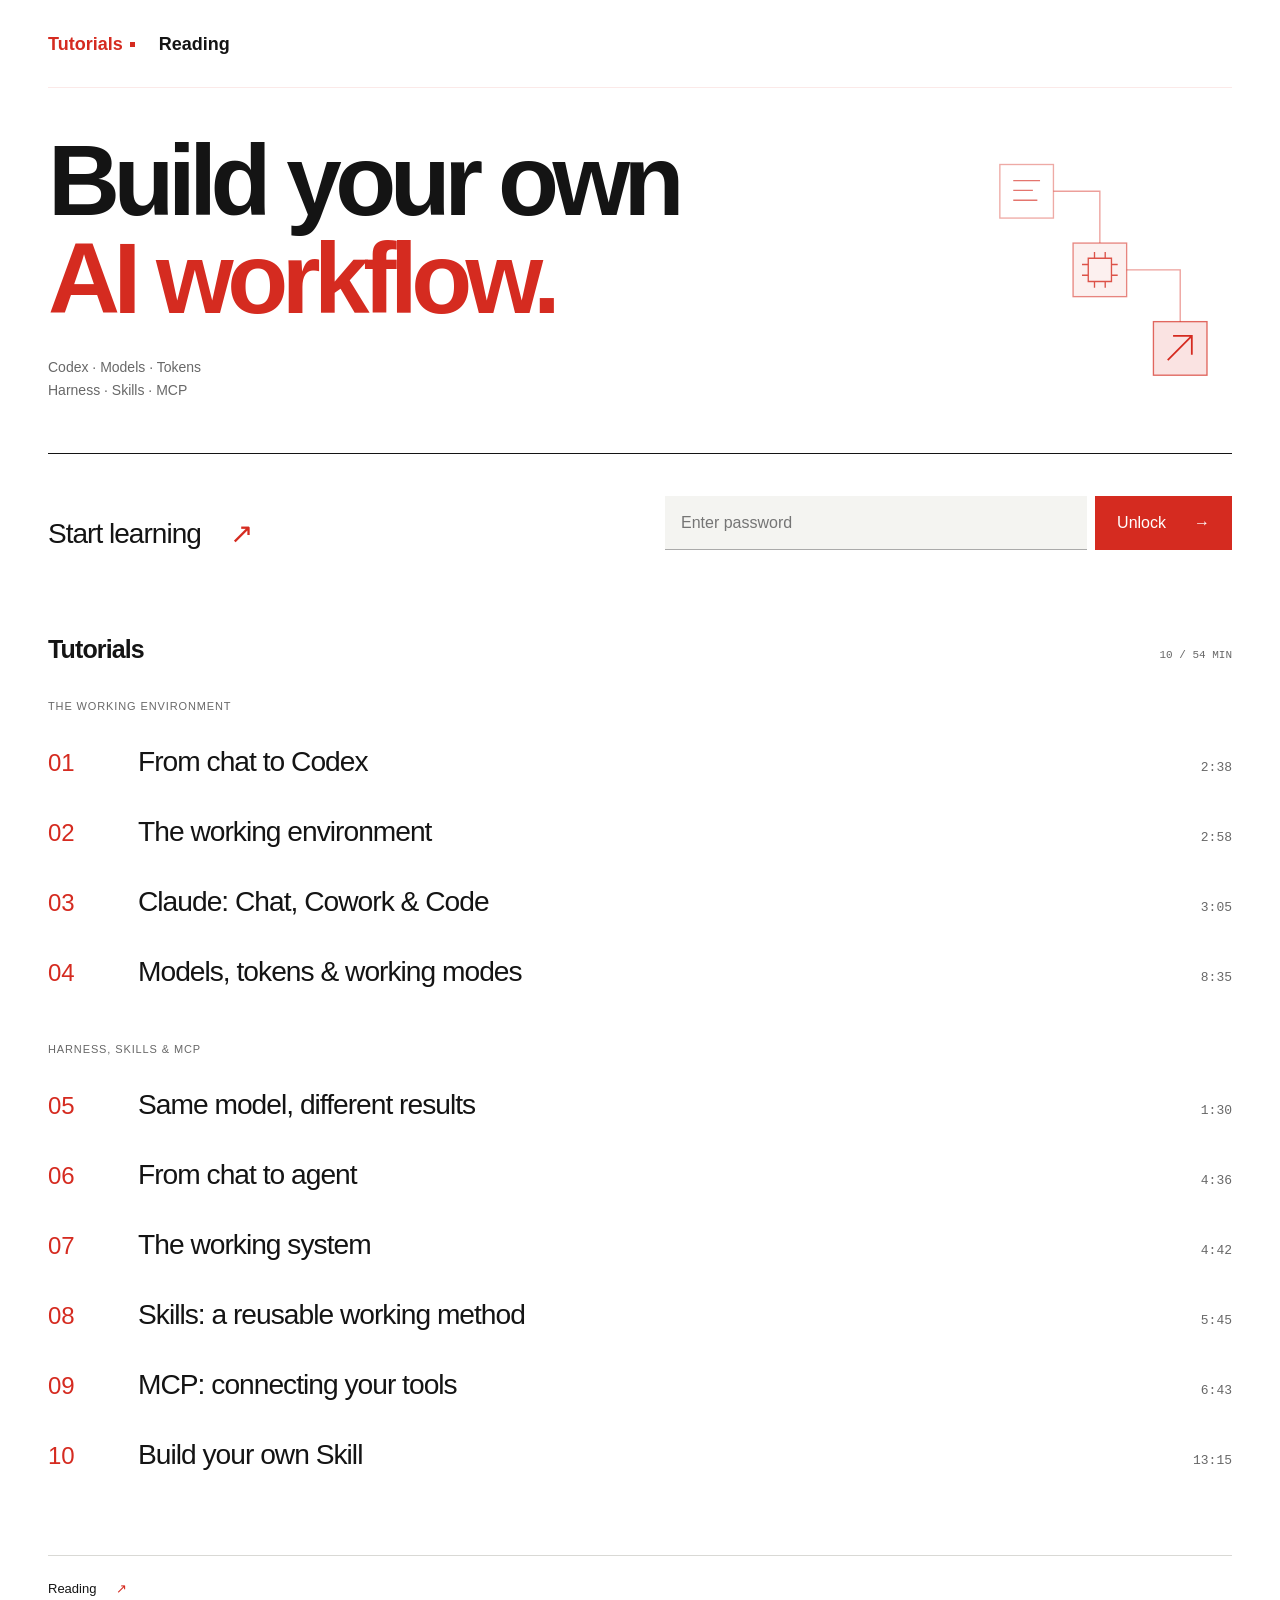
==== commit 49ee8c17: "Pin navigation, move tutorial index left and use translucent red highlights" ====
--- a/index.html
+++ b/index.html
@@ -6,19 +6,31 @@
 <meta name="description" content="Learn Codex, models, tokens, harnesses, Skills and MCP. Build a custom Skill of your own.">
 <meta name="referrer" content="no-referrer">
 <link rel="icon" href="data:image/svg+xml,%3Csvg xmlns='http://www.w3.org/2000/svg' viewBox='0 0 32 32'%3E%3Cpath d='M7 3 28 16 7 29Z' fill='%23d52b20'/%3E%3C/svg%3E">
-<link rel="stylesheet" href="style.css?v=2"><script type="module" src="app.js?v=2"></script>
+<link rel="stylesheet" href="style.css?v=3"><script type="module" src="app.js?v=2"></script>
 </head>
 <body data-page="tutorials">
 <a class="skip-link" href="#main">Skip to tutorials</a>
 <div class="shell">
 <header class="topbar"><nav aria-label="Pages"><a href="./" aria-current="page">Tutorials</a><a href="reading.html">Reading</a></nav></header>
 <main id="main">
-<div class="hero"><h1>Build your own<br><span class="red">AI workflow.</span></h1><p class="topic-key">Codex · Models · Tokens<br> Harness · Skills · MCP</p></div>
+<div class="hero">
+<div class="hero-copy"><h1>Build your own<br><span class="red">AI workflow.</span></h1><p class="topic-key">Codex · Models · Tokens<br>Harness · Skills · MCP</p></div>
+<svg class="hero-mark" viewBox="0 0 280 260" fill="none" aria-hidden="true" focusable="false">
+<path class="workflow-path" d="M80 44H132V102M162 132H222V190" stroke="currentColor" stroke-opacity=".45" stroke-width="1.5"/>
+<rect x="20" y="14" width="60" height="60" stroke="currentColor" stroke-opacity=".4" stroke-width="1.5"/>
+<path d="M35 32H65M35 43H57M35 54H62" stroke="currentColor" stroke-opacity=".65" stroke-width="1.5"/>
+<rect x="102" y="102" width="60" height="60" fill="currentColor" fill-opacity=".07" stroke="currentColor" stroke-opacity=".55" stroke-width="1.5"/>
+<path d="M119 119H145V145H119Z M126 112V119M138 112V119M126 145V152M138 145V152M112 126H119M112 138H119M145 126H152M145 138H152" stroke="currentColor" stroke-opacity=".8" stroke-width="1.5"/>
+<rect x="192" y="190" width="60" height="60" fill="currentColor" fill-opacity=".13" stroke="currentColor" stroke-opacity=".7" stroke-width="1.5"/>
+<path d="M208 233L235 206M214 206H235V227" stroke="currentColor" stroke-width="2"/>
+</svg>
+</div>
 <section class="access-panel" id="access-panel" aria-labelledby="access-title">
 <h2 id="access-title">Start learning <span class="red">↗</span></h2>
 <form id="access-form"><label class="sr-only" for="password">Password</label><div class="input-row"><input id="password" name="password" type="password" placeholder="Enter password" autocomplete="current-password" required><button class="primary" type="submit">Unlock <span aria-hidden="true">→</span></button></div><p id="access-status" role="status" aria-live="polite"></p></form>
 </section>
 <section id="player-section" class="watch-layout" hidden aria-label="Tutorial player and collection">
+<aside class="playlist" aria-label="Choose a tutorial"><div class="playlist-heading"><h2>Tutorials</h2><span>10 / 54 MIN</span></div><div id="playlist"></div><button id="lock-button" class="text-button lock-button">Lock access</button></aside>
 <div class="watch-main">
 <div class="playing-title"><span id="playing-number" class="large-number"></span><h2 id="playing-title"></h2></div>
 <div class="player-wrap" id="player-wrap">
@@ -38,7 +50,6 @@
 <section id="chapters-section" class="chapters-section" hidden aria-labelledby="chapters-title"><h3 id="chapters-title">In this tutorial</h3><div id="chapter-list" class="chapter-list"></div></section>
 <div class="player-actions"><a id="reading-link" href="reading.html">Reading <span aria-hidden="true">↗</span></a><button id="next-button" class="text-button">Next tutorial <span aria-hidden="true">→</span></button></div>
 </div>
-<aside class="playlist" aria-label="Choose a tutorial"><div class="playlist-heading"><h2>Tutorials</h2><span>10 / 54 MIN</span></div><div id="playlist"></div><button id="lock-button" class="text-button lock-button">Lock access</button></aside>
 </section>
 <section class="film-index" id="film-index" aria-labelledby="index-title"><div class="index-heading"><h2 id="index-title">Tutorials</h2><span>10 / 54 MIN</span></div><div id="index-list"></div></section>
 <noscript><p>Please enable JavaScript to watch the tutorials. Reading is available without it.</p></noscript>
--- a/style.css
+++ b/style.css
@@ -1,7 +1,8 @@
-:root{--paper:#fff;--ink:#141414;--red:#d52b20;--muted:#686868;--line:#d9d9d5;--wash:#f4f4f1;--tint:#fff1ee;font-family:"Helvetica Neue",Helvetica,Arial,sans-serif;color:var(--ink);background:var(--paper);font-synthesis:none}
-*{box-sizing:border-box}body{margin:0}button,input,select{font:inherit}button,a,input{-webkit-tap-highlight-color:transparent}button{cursor:pointer}a{color:inherit;text-decoration:none}a:hover{color:var(--red)}button:disabled{cursor:default;opacity:.45}button,input,select,video{border-radius:0}::selection{background:var(--red);color:#fff}:focus-visible{outline:2px solid var(--red);outline-offset:5px}[hidden]{display:none!important}.shell{width:min(1512px,calc(100% - 96px));margin:auto}.sr-only{position:absolute;width:1px;height:1px;padding:0;margin:-1px;overflow:hidden;clip:rect(0,0,0,0);white-space:nowrap;border:0}.skip-link{position:fixed;left:24px;top:-70px;background:var(--ink);color:#fff;padding:15px;z-index:50}.skip-link:focus{top:12px}
-.topbar{height:88px;display:flex;align-items:center}.topbar nav{display:flex;gap:36px}.topbar a{font-size:18px;font-weight:550;padding:8px 0;position:relative}.topbar a[aria-current=page]{color:var(--red)}.topbar a[aria-current=page]:after{content:"";width:5px;height:5px;background:var(--red);position:absolute;right:-12px;top:16px}.hero{display:grid;grid-template-columns:1fr auto;gap:40px;align-items:end;padding:34px 0 62px;border-bottom:1px solid var(--ink);margin-bottom:42px}h1{font-size:clamp(62px,7.8vw,128px);font-weight:600;letter-spacing:-.065em;line-height:.98;margin:0}.red{color:var(--red)}.topic-key{font-size:13px;line-height:1.9;margin:0 0 5px;max-width:24ch;color:var(--muted)}h2,h3,p{margin:0}p{line-height:1.55}.access-panel{display:grid;grid-template-columns:1fr 1fr;gap:50px;align-items:center;margin:15px 0 65px}.access-panel h2{font-size:28px;font-weight:500;letter-spacing:-.035em}.access-panel h2 span{margin-left:22px}.input-row{display:flex;gap:8px}.input-row input{min-width:0;width:100%;height:54px;border:0;border-bottom:1px solid #aaa;background:var(--wash);padding:14px 16px}.primary{display:flex;align-items:center;gap:28px;border:0;background:var(--red);color:white;padding:15px 22px}.primary:hover{background:#ad2018}.access-panel #access-status{font-size:13px;color:var(--muted);position:relative;top:8px;min-height:20px}.error,.access-panel #access-status.error{color:#b42018}.index-heading,.playlist-heading{display:flex;justify-content:space-between;align-items:baseline;gap:20px}.index-heading h2,.playlist-heading h2{font-size:25px;letter-spacing:-.035em;font-weight:550}.index-heading>span,.playlist-heading>span{font-size:11px;color:var(--muted);font-family:monospace;white-space:nowrap}.index-heading{margin-bottom:30px}.unit-label,.playlist-group{font-size:11px;font-weight:500;letter-spacing:.08em;text-transform:uppercase;color:var(--muted)}.unit-label{margin:36px 0 15px}.index-row{display:grid;grid-template-columns:70px 1fr 70px;align-items:baseline;gap:20px;padding:19px 0}.index-row .number{font-size:24px;font-weight:400;color:var(--red);font-variant-numeric:tabular-nums}.index-row h3{font-size:clamp(22px,2.2vw,34px);letter-spacing:-.035em;font-weight:450}.index-row time{font-family:monospace;color:var(--muted);font-size:13px;text-align:right}.watch-layout{display:grid;grid-template-columns:minmax(0,1fr) 310px;gap:55px}.watch-main{min-width:0}.playing-title{display:grid;grid-template-columns:auto 1fr;gap:18px;align-items:baseline;margin-bottom:25px;min-height:44px}.large-number{font-size:37px;line-height:1;font-weight:400;color:var(--red);letter-spacing:-.055em;min-width:1.1em}.playing-title h2{font-size:clamp(26px,2.8vw,44px);line-height:1.12;letter-spacing:-.045em;font-weight:550}.player-wrap{position:relative;background:var(--wash);display:flex;flex-direction:column}.player-wrap video{width:100%;aspect-ratio:16/9;object-fit:contain;display:block;background:#fff;min-height:0;cursor:pointer}.player-wrap:fullscreen{justify-content:center;background:#fff;width:100%;height:100%}.player-wrap:fullscreen video{flex:1;aspect-ratio:auto}.player-wrap:fullscreen .player-controls{flex:none}.play-overlay{position:absolute;top:calc((100% - 63px)/2);left:50%;transform:translate(-50%,-50%);width:68px;height:68px;background:var(--red);border:0;color:#fff;display:grid;place-items:center}.play-overlay svg{width:28px;height:28px}.play-overlay:hover{background:#ad2018}.player-controls{background:var(--wash);padding:0 12px 4px;flex:none}.seek-wrap{position:relative;height:15px;display:flex;align-items:center}.seek-wrap input{appearance:none;-webkit-appearance:none;position:relative;z-index:2;display:block;width:100%;height:3px;margin:0;background:linear-gradient(to right,var(--red) var(--progress,0%),#ccc var(--progress,0%));cursor:pointer}.seek-wrap input::-webkit-slider-thumb{appearance:none;-webkit-appearance:none;width:9px;height:13px;background:var(--red)}.seek-wrap input::-moz-range-thumb{border:0;border-radius:0;width:9px;height:13px;background:var(--red)}.seek-marks{position:absolute;inset:0;pointer-events:none;z-index:3}.seek-marks span{position:absolute;top:6px;width:2px;height:3px;background:#fff}.control-row{display:flex;align-items:center;gap:10px;min-height:44px}.icon-button{width:38px;height:38px;display:grid;place-items:center;background:none;color:var(--ink);border:0;padding:9px;flex-shrink:0}.icon-button:hover{background:#e7e7e3;color:var(--red)}.icon-button svg{width:20px;height:20px}.pause-icon,.muted-cross{display:none}.is-playing .pause-icon{display:block}.is-playing .play-icon{display:none}[aria-pressed=true] .muted-cross{display:block}[aria-pressed=true] .sound-waves{display:none}.play-time{font-family:monospace;font-size:12px;white-space:nowrap;font-variant-numeric:tabular-nums}.control-spacer{flex:1}#playback-speed{font-size:12px;border:0;background:transparent;color:var(--ink);padding:9px 4px;height:38px;cursor:pointer}.chapters-section{margin-top:32px}.chapters-section h3{font-size:12px;font-weight:500;color:var(--muted);margin-bottom:13px}.chapter-list{display:grid;grid-template-columns:1fr 1fr;gap:6px 14px}.chapter-button{position:relative;display:grid;grid-template-columns:44px 1fr;gap:10px;align-items:baseline;border:0;background:transparent;color:var(--ink);text-align:left;line-height:1.35;font-size:14px;padding:12px 10px;min-height:44px}.chapter-button time{font-family:monospace;font-size:11px;color:var(--muted)}.chapter-button:hover{background:var(--wash)}.chapter-button[aria-current=true]{background:var(--tint);color:var(--red)}.chapter-button[aria-current=true] time{color:var(--red)}.chapter-button[aria-current=true]:after{content:"";position:absolute;height:2px;background:var(--red);bottom:0;left:0;width:var(--chapter-progress,0%)}.player-actions{display:flex;justify-content:space-between;gap:25px;align-items:center;margin-top:28px;font-size:14px}.player-actions span{margin-left:12px;color:var(--red)}.text-button{border:0;background:none;color:var(--ink);padding:10px 0;font-size:13px;min-height:40px;cursor:pointer}.text-button:hover{color:var(--red)}.lock-button{margin-top:24px;color:var(--muted);font-size:12px}.playlist-heading{margin-bottom:28px;min-height:44px}.playlist-group{margin:26px 10px 12px}.lesson-button{position:relative;display:grid;grid-template-columns:25px minmax(0,1fr) 40px;gap:12px;align-items:baseline;width:100%;border:0;background:transparent;text-align:left;padding:15px 12px;font-size:14px;line-height:1.4;color:var(--ink);min-height:48px}.lesson-button .number,.lesson-button time{font-family:monospace;font-size:11px;color:var(--muted)}.lesson-button time{text-align:right}.lesson-button:hover{background:var(--wash)}.lesson-button[aria-current=true]{background:var(--ink);color:#fff}.lesson-button[aria-current=true]:before{content:"";position:absolute;left:0;top:0;bottom:0;width:3px;background:var(--red)}.lesson-button[aria-current=true] .number,.lesson-button[aria-current=true] time{color:#eee}.lesson-button[aria-current=true] .number{color:#ff8a7f}
-.page-heading{padding:34px 0 62px;margin-bottom:50px;border-bottom:1px solid var(--ink)}.page-heading h1{font-size:clamp(62px,7.8vw,112px)}.reading-layout{display:grid;grid-template-columns:210px minmax(0,1fr);gap:95px}.reading-index{position:sticky;top:30px;align-self:start}.reading-index a{display:flex;gap:18px;padding:11px 0;font-size:14px;line-height:1.4;min-height:44px}.reading-index a span{font-family:monospace;font-size:11px;color:var(--red);padding-top:2px}.reading-group{scroll-margin-top:30px;margin-bottom:65px}.reading-group-head{display:flex;gap:22px;align-items:baseline;margin-bottom:16px}.reading-group-head>span{color:var(--red);font-size:18px;font-weight:400}.reading-group h2{font-size:clamp(28px,3vw,42px);font-weight:550;line-height:1.12;letter-spacing:-.045em}.reading-card{display:grid;grid-template-columns:1fr 26px;gap:22px;padding:25px 0}.reading-meta{font-size:10px;letter-spacing:.06em;color:var(--muted);margin-bottom:10px}.reading-card h3{font-size:23px;line-height:1.2;letter-spacing:-.025em;font-weight:500;margin-bottom:10px}.reading-card p{font-size:15px;color:var(--muted);max-width:65ch}.external-arrow{color:var(--red);font-size:23px;padding-top:24px}.reading-note{font-size:12px;color:var(--muted);max-width:75ch}footer{margin-top:65px;padding:25px 0 35px;border-top:1px solid var(--line);font-size:13px}footer a span{color:var(--red);margin-left:16px}
-@media(max-width:1100px){.shell{width:calc(100% - 60px)}.watch-layout{grid-template-columns:minmax(0,1fr) 270px;gap:30px}.hero{gap:25px}.topic-key{font-size:11px}.lesson-button{padding:14px 10px;gap:8px;font-size:13px}.chapter-list{grid-template-columns:1fr}.reading-layout{gap:50px;grid-template-columns:180px minmax(0,1fr)}}
-@media(max-width:780px){.shell{width:calc(100% - 36px)}.topbar{height:70px}.topbar a{font-size:16px}.hero{display:block;padding:28px 0 35px;margin-bottom:28px}.hero h1{font-size:clamp(47px,9.9vw,77px);line-height:1.02}.topic-key{margin-top:24px;max-width:none;font-size:11px;line-height:1.7}.topic-key br{display:initial}.access-panel{grid-template-columns:1fr;gap:23px;margin-bottom:48px}.access-panel h2{font-size:25px}.input-row input{font-size:16px}.primary{padding:14px 17px;gap:15px}.index-row{grid-template-columns:35px 1fr 43px;gap:12px;padding:16px 0}.index-row .number{font-size:18px}.index-row h3{font-size:22px;line-height:1.18}.index-row time{font-size:11px}.watch-layout{grid-template-columns:1fr;gap:45px}.playing-title{gap:12px;min-height:0;margin-bottom:20px}.large-number{font-size:30px}.playing-title h2{font-size:29px}.chapter-list{grid-template-columns:1fr 1fr;gap:4px}.chapter-button{grid-template-columns:1fr;gap:5px;font-size:13px;padding:12px 9px}.chapters-section{margin-top:25px}.player-controls{padding:0 7px 3px}.control-row{gap:3px}.play-time{font-size:11px}.icon-button{width:34px;height:38px;padding:8px}.play-overlay{width:50px;height:50px}.play-overlay svg{width:23px;height:23px}.playlist{padding-top:30px;border-top:1px solid var(--line)}.playlist-heading{margin-bottom:20px;min-height:0}.lesson-button{font-size:16px;padding:16px 12px;grid-template-columns:26px 1fr 40px;gap:12px}.lesson-button .number,.lesson-button time{font-size:12px}.page-heading{padding:28px 0 35px;margin-bottom:28px}.reading-layout{grid-template-columns:1fr;gap:40px}.reading-index{position:static;display:grid;grid-template-columns:1fr 1fr;column-gap:20px}.reading-index a{font-size:13px;gap:12px}.reading-group h2{font-size:31px}.reading-group-head{gap:14px}.reading-card{padding:22px 0}.reading-card h3{font-size:23px}.reading-group{margin-bottom:40px}footer{margin-top:45px}}
+:root{--paper:#fff;--ink:#141414;--red:#d52b20;--muted:#686868;--line:#d9d9d5;--wash:#f4f4f1;--tint:rgba(213,43,32,.09);--red-hover:rgba(213,43,32,.045);--red-selected:rgba(213,43,32,.12);font-family:"Helvetica Neue",Helvetica,Arial,sans-serif;color:var(--ink);background:var(--paper);font-synthesis:none}
+*{box-sizing:border-box}body{margin:0}button,input,select{font:inherit}button,a,input{-webkit-tap-highlight-color:transparent}button{cursor:pointer}a{color:inherit;text-decoration:none}a:hover{color:var(--red)}button:disabled{cursor:default;opacity:.45}button,input,select,video{border-radius:0}::selection{background:rgba(213,43,32,.22);color:var(--ink)}:focus-visible{outline:2px solid var(--red);outline-offset:5px}[hidden]{display:none!important}.shell{width:min(1512px,calc(100% - 96px));margin:auto}.sr-only{position:absolute;width:1px;height:1px;padding:0;margin:-1px;overflow:hidden;clip:rect(0,0,0,0);white-space:nowrap;border:0}.skip-link{position:fixed;left:24px;top:-70px;background:var(--ink);color:#fff;padding:15px;z-index:50}.skip-link:focus{top:12px}
+.topbar{height:88px;display:flex;align-items:center;position:sticky;top:0;z-index:40;background:#fff;isolation:isolate}.topbar:before{content:"";position:absolute;inset:0 calc((min(1512px,100vw - 96px) - 100vw)/2);background:#fff;z-index:-1}.topbar:after{content:"";position:absolute;bottom:0;left:0;right:0;height:1px;background:rgba(213,43,32,.1)}.topbar nav{display:flex;gap:36px}.topbar a{font-size:18px;font-weight:550;padding:8px 0;position:relative}.topbar a[aria-current=page]{color:var(--red)}.topbar a[aria-current=page]:after{content:"";width:5px;height:5px;background:var(--red);position:absolute;right:-12px;top:16px}.hero{display:grid;grid-template-columns:minmax(0,1fr) 250px;gap:48px;align-items:center;padding:44px 0 50px;border-bottom:1px solid var(--ink);margin-bottom:42px}.hero-copy{min-width:0}.hero-mark{width:100%;max-width:250px;color:var(--red);justify-self:end;align-self:center}h1{font-size:clamp(62px,7.8vw,128px);font-weight:600;letter-spacing:-.065em;line-height:.98;margin:0}.red{color:var(--red)}.topic-key{font-size:14px;line-height:1.7;margin:28px 0 0;max-width:none;color:var(--muted);text-align:left}h2,h3,p{margin:0}p{line-height:1.55}.access-panel{display:grid;grid-template-columns:1fr 1fr;gap:50px;align-items:center;margin:15px 0 65px}.access-panel h2{font-size:28px;font-weight:500;letter-spacing:-.035em}.access-panel h2 span{margin-left:22px}.input-row{display:flex;gap:8px}.input-row input{min-width:0;width:100%;height:54px;border:0;border-bottom:1px solid #aaa;background:var(--wash);padding:14px 16px}.primary{display:flex;align-items:center;gap:28px;border:0;background:var(--red);color:white;padding:15px 22px}.primary:hover{background:#ad2018}.access-panel #access-status{font-size:13px;color:var(--muted);position:relative;top:8px;min-height:20px}.error,.access-panel #access-status.error{color:#b42018}.index-heading,.playlist-heading{display:flex;justify-content:space-between;align-items:baseline;gap:20px}.index-heading h2,.playlist-heading h2{font-size:25px;letter-spacing:-.035em;font-weight:550}.index-heading>span,.playlist-heading>span{font-size:11px;color:var(--muted);font-family:monospace;white-space:nowrap}.index-heading{margin-bottom:30px}.unit-label,.playlist-group{font-size:11px;font-weight:500;letter-spacing:.08em;text-transform:uppercase;color:var(--muted)}.unit-label{margin:36px 0 15px}.index-row{display:grid;grid-template-columns:70px 1fr 70px;align-items:baseline;gap:20px;padding:19px 0}.index-row .number{font-size:24px;font-weight:400;color:var(--red);font-variant-numeric:tabular-nums}.index-row h3{font-size:clamp(22px,2.2vw,34px);letter-spacing:-.035em;font-weight:450}.index-row time{font-family:monospace;color:var(--muted);font-size:13px;text-align:right}.watch-layout{display:grid;grid-template-columns:310px minmax(0,1fr);grid-template-areas:"playlist player";gap:55px}.playlist{grid-area:playlist}.watch-main{min-width:0;grid-area:player}.playing-title{display:grid;grid-template-columns:auto 1fr;gap:18px;align-items:baseline;margin-bottom:25px;min-height:44px}.large-number{font-size:37px;line-height:1;font-weight:400;color:var(--red);letter-spacing:-.055em;min-width:1.1em}.playing-title h2{font-size:clamp(26px,2.8vw,44px);line-height:1.12;letter-spacing:-.045em;font-weight:550}.player-wrap{position:relative;background:var(--wash);display:flex;flex-direction:column}.player-wrap video{width:100%;aspect-ratio:16/9;object-fit:contain;display:block;background:#fff;min-height:0;cursor:pointer}.player-wrap:fullscreen{justify-content:center;background:#fff;width:100%;height:100%}.player-wrap:fullscreen video{flex:1;aspect-ratio:auto}.player-wrap:fullscreen .player-controls{flex:none}.play-overlay{position:absolute;top:calc((100% - 63px)/2);left:50%;transform:translate(-50%,-50%);width:68px;height:68px;background:var(--red);border:0;color:#fff;display:grid;place-items:center}.play-overlay svg{width:28px;height:28px}.play-overlay:hover{background:#ad2018}.player-controls{background:var(--wash);padding:0 12px 4px;flex:none}.seek-wrap{position:relative;height:15px;display:flex;align-items:center}.seek-wrap input{appearance:none;-webkit-appearance:none;position:relative;z-index:2;display:block;width:100%;height:3px;margin:0;background:linear-gradient(to right,var(--red) var(--progress,0%),#ccc var(--progress,0%));cursor:pointer}.seek-wrap input::-webkit-slider-thumb{appearance:none;-webkit-appearance:none;width:9px;height:13px;background:var(--red)}.seek-wrap input::-moz-range-thumb{border:0;border-radius:0;width:9px;height:13px;background:var(--red)}.seek-marks{position:absolute;inset:0;pointer-events:none;z-index:3}.seek-marks span{position:absolute;top:6px;width:2px;height:3px;background:#fff}.control-row{display:flex;align-items:center;gap:10px;min-height:44px}.icon-button{width:38px;height:38px;display:grid;place-items:center;background:none;color:var(--ink);border:0;padding:9px;flex-shrink:0}.icon-button:hover{background:var(--tint);color:var(--red)}.icon-button svg{width:20px;height:20px}.pause-icon,.muted-cross{display:none}.is-playing .pause-icon{display:block}.is-playing .play-icon{display:none}[aria-pressed=true] .muted-cross{display:block}[aria-pressed=true] .sound-waves{display:none}.play-time{font-family:monospace;font-size:12px;white-space:nowrap;font-variant-numeric:tabular-nums}.control-spacer{flex:1}#playback-speed{font-size:12px;border:0;background:transparent;color:var(--ink);padding:9px 4px;height:38px;cursor:pointer}.chapters-section{margin-top:32px}.chapters-section h3{font-size:12px;font-weight:500;color:var(--muted);margin-bottom:13px}.chapter-list{display:grid;grid-template-columns:1fr 1fr;gap:6px 14px}.chapter-button{position:relative;display:grid;grid-template-columns:44px 1fr;gap:10px;align-items:baseline;border:0;background:transparent;color:var(--ink);text-align:left;line-height:1.35;font-size:14px;padding:12px 10px;min-height:44px}.chapter-button time{font-family:monospace;font-size:11px;color:var(--muted)}.chapter-button:hover{background:var(--red-hover)}.chapter-button[aria-current=true]{background:var(--red-selected);color:var(--red)}.chapter-button[aria-current=true] time{color:var(--red)}.chapter-button[aria-current=true]:after{content:"";position:absolute;height:2px;background:var(--red);bottom:0;left:0;width:var(--chapter-progress,0%)}.player-actions{display:flex;justify-content:space-between;gap:25px;align-items:center;margin-top:28px;font-size:14px}.player-actions span{margin-left:12px;color:var(--red)}.text-button{border:0;background:none;color:var(--ink);padding:10px 0;font-size:13px;min-height:40px;cursor:pointer}.text-button:hover{color:var(--red)}.lock-button{margin-top:24px;color:var(--muted);font-size:12px}.playlist-heading{margin-bottom:28px;min-height:44px}.playlist-group{margin:26px 10px 12px}.lesson-button{position:relative;display:grid;grid-template-columns:25px minmax(0,1fr) 40px;gap:12px;align-items:baseline;width:100%;border:0;background:transparent;text-align:left;padding:15px 12px;font-size:14px;line-height:1.4;color:var(--ink);min-height:48px}.lesson-button .number,.lesson-button time{font-family:monospace;font-size:11px;color:var(--muted)}.lesson-button time{text-align:right}.lesson-button:hover{background:var(--red-hover)}.lesson-button[aria-current=true]{background:var(--red-selected);color:var(--red)}.lesson-button[aria-current=true]:before{content:"";position:absolute;left:0;top:0;bottom:0;width:3px;background:rgba(213,43,32,.65)}.lesson-button[aria-current=true] .number,.lesson-button[aria-current=true] time{color:#a62921}
+.page-heading{padding:34px 0 62px;margin-bottom:50px;border-bottom:1px solid var(--ink)}.page-heading h1{font-size:clamp(62px,7.8vw,112px)}.reading-layout{display:grid;grid-template-columns:210px minmax(0,1fr);gap:95px}.reading-index{position:sticky;top:112px;align-self:start}.reading-index a{display:flex;gap:18px;padding:11px 0;font-size:14px;line-height:1.4;min-height:44px}.reading-index a span{font-family:monospace;font-size:11px;color:var(--red);padding-top:2px}.reading-group{scroll-margin-top:112px;margin-bottom:65px}.reading-group-head{display:flex;gap:22px;align-items:baseline;margin-bottom:16px}.reading-group-head>span{color:var(--red);font-size:18px;font-weight:400}.reading-group h2{font-size:clamp(28px,3vw,42px);font-weight:550;line-height:1.12;letter-spacing:-.045em}.reading-card{display:grid;grid-template-columns:1fr 26px;gap:22px;padding:25px 0}.reading-meta{font-size:10px;letter-spacing:.06em;color:var(--muted);margin-bottom:10px}.reading-card h3{font-size:23px;line-height:1.2;letter-spacing:-.025em;font-weight:500;margin-bottom:10px}.reading-card p{font-size:15px;color:var(--muted);max-width:65ch}.external-arrow{color:var(--red);font-size:23px;padding-top:24px}.reading-note{font-size:12px;color:var(--muted);max-width:75ch}footer{margin-top:65px;padding:25px 0 35px;border-top:1px solid var(--line);font-size:13px}footer a span{color:var(--red);margin-left:16px}
+@media(max-width:1100px){.shell{width:calc(100% - 60px)}.watch-layout{grid-template-columns:270px minmax(0,1fr);gap:30px}.hero{gap:30px;grid-template-columns:minmax(0,1fr) 180px}.topic-key{font-size:13px}.topbar:before{inset-inline:-30px}.lesson-button{padding:14px 10px;gap:8px;font-size:13px}.chapter-list{grid-template-columns:1fr}.reading-layout{gap:50px;grid-template-columns:180px minmax(0,1fr)}}
+@media(max-width:780px){.shell{width:calc(100% - 36px)}.topbar{height:70px}.topbar:before{inset-inline:-18px}.topbar a{font-size:16px}.hero-mark{display:none}.hero{display:block;padding:32px 0 35px;margin-bottom:28px}.hero h1{font-size:clamp(47px,9.9vw,77px);line-height:1.02}.topic-key{margin-top:24px;max-width:none;font-size:12px;line-height:1.7}.topic-key br{display:initial}.access-panel{grid-template-columns:1fr;gap:23px;margin-bottom:48px}.access-panel h2{font-size:25px}.input-row input{font-size:16px}.primary{padding:14px 17px;gap:15px}.index-row{grid-template-columns:35px 1fr 43px;gap:12px;padding:16px 0}.index-row .number{font-size:18px}.index-row h3{font-size:22px;line-height:1.18}.index-row time{font-size:11px}.watch-layout{grid-template-columns:1fr;grid-template-areas:"player" "playlist";gap:45px}.playing-title{gap:12px;min-height:0;margin-bottom:20px}.large-number{font-size:30px}.playing-title h2{font-size:29px}.chapter-list{grid-template-columns:1fr 1fr;gap:4px}.chapter-button{grid-template-columns:1fr;gap:5px;font-size:13px;padding:12px 9px}.chapters-section{margin-top:25px}.player-controls{padding:0 7px 3px}.control-row{gap:3px}.play-time{font-size:11px}.icon-button{width:34px;height:38px;padding:8px}.play-overlay{width:50px;height:50px}.play-overlay svg{width:23px;height:23px}.playlist{padding-top:30px;border-top:1px solid var(--line)}.playlist-heading{margin-bottom:20px;min-height:0}.lesson-button{font-size:16px;padding:16px 12px;grid-template-columns:26px 1fr 40px;gap:12px}.lesson-button .number,.lesson-button time{font-size:12px}.page-heading{padding:28px 0 35px;margin-bottom:28px}.reading-layout{grid-template-columns:1fr;gap:40px}.reading-index{position:static;display:grid;grid-template-columns:1fr 1fr;column-gap:20px}.reading-index a{font-size:13px;gap:12px}.reading-group h2{font-size:31px}.reading-group-head{gap:14px}.reading-card{padding:22px 0}.reading-card h3{font-size:23px}.reading-group{margin-bottom:40px;scroll-margin-top:90px}footer{margin-top:45px}}
 @media(prefers-reduced-motion:no-preference){a,button{transition:color .18s,background-color .18s}.hero h1{animation:arrive .6s cubic-bezier(.2,.7,.2,1) both}.hero .red{display:inline-block;animation:arrive .7s .07s cubic-bezier(.2,.7,.2,1) both}.playing-title.is-changing{animation:arrive .25s ease-out}.external-arrow{transition:transform .2s}.reading-card:hover .external-arrow{transform:translate(3px,-3px)}.chapter-button:after{transition:width .25s linear}@keyframes arrive{from{opacity:0;transform:translateY(12px)}to{opacity:1;transform:none}}}
+@media(prefers-reduced-motion:no-preference){.hero-mark{animation:arrive .85s .12s ease-out both}.workflow-path{stroke-dasharray:250;stroke-dashoffset:0;animation:connect 1.2s .25s ease-out both}@keyframes connect{from{stroke-dashoffset:250}to{stroke-dashoffset:0}}}
